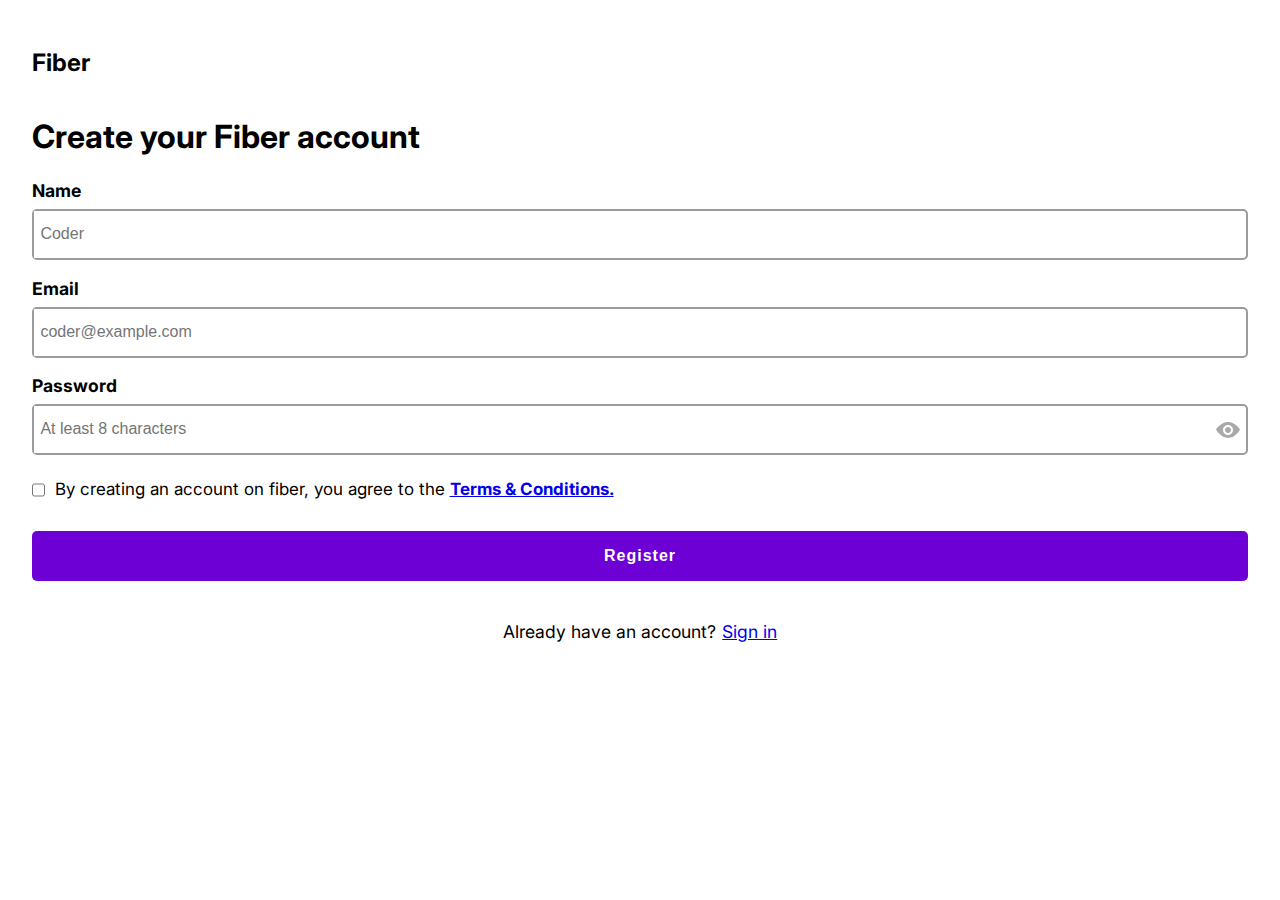
==== signin.html @ aa427da1 "register page" ====
<!DOCTYPE html>
<html lang="en">

<head>
    <meta charset="UTF-8">
    <meta http-equiv="X-UA-Compatible" content="IE=edge">
    <meta name="viewport" content="width=device-width, initial-scale=1.0">

    <link rel="stylesheet" href="/css/signin.css">

    <title>Sign In</title>
</head>

<body>
    <div class="register">
        <div class="register-container">
            <h2>Fiber</h2>
            <form action="/index.html" class="form">
                <h1>Create your Fiber account</h1>
                <label for="name">Name</label>
                <div class="name">
                    <input type="text" id="name" name="name" placeholder="Coder">
                </div>

                <label for="email">Email</label>
                <div class="email">
                    <input type="email" id="email" name="email" placeholder="coder@example.com">
                </div>

                <label for="password">Password</label>
                <div class="password">
                    <input type="password" id="password" name="password" placeholder="At least 8 characters">
                    <img src="/Assets/hide password.svg" alt="password">
                </div>

                <div class="terms">
                    <input type="checkbox" id="checkbox">
                    <aside>By creating an account on fiber, you agree to the <a href="#">Terms & Conditions.</a></aside>
                </div>

                <button type="submit">Register</button>
            </form>
            <div class="current-user">
                <aside>Already have an account?</aside>
                <a href="#">Sign in</a>
            </div>
        </div>
    </div>
</body>

</html>
---- css/signin.css ----
@import url('https://fonts.googleapis.com/css2?family=Inter:wght@100;200;300;400;500;600;700;800;900&display=swap');
* {
    padding: 0;
    margin: 0;
    box-sizing: border-box;
}

body {
    font-family: 'Inter', sans-serif;
}

.register {
    padding: 3rem 2rem;
}

.form {
    margin: 2.5rem 0;
}

.form h1 {
    margin-bottom: 1.5rem;
}

.form label {
    display: inline-block;
    margin-bottom: .5rem;
    font-size: 1.1rem;
    font-weight: bold;
}

.form div:nth-child(3), .form div:nth-child(5), .form div:nth-child(7) {
    margin-bottom: 1.1rem;
    padding-right: .4rem;
    width: 100%;
    display: flex;
    justify-content: space-between;
    align-items: center;
    border: 2px solid rgb(156, 154, 154);
    border-radius: 5px;
}

.email input, .name input, .password input {
    border: transparent;
    outline: none;
    padding: 1rem 0 1rem .4rem;
}

.form div input::placeholder {
    font-size: 1rem;
}

.terms {
    margin-top: 1.5rem;
    border: transparent;
    display: flex;
    justify-content: flex-start;
}

.terms input {
    margin-top: .1rem;
    margin-right: .6rem;
}

.terms aside {
    font-size: 1.062rem;
    text-align: justify;
}

.terms a {
    font-weight: bold;
}

.form button {
    margin-top: 2rem;
    width: 100%;
    padding: 1rem 0;
    border: transparent;
    border-radius: 5px;
    background-color: #6d00d5;
    font-weight: bold;
    letter-spacing: 1px;
    font-size: 1rem;
    color: white;
}

.current-user {
    display: flex;
    flex-direction: column;
    align-items: center;
}

.current-user aside {
    font-size: 1.1rem;
    margin-bottom: .5rem;
}

.current-user a {
    font-size: 1.1rem;
}

@media only screen and (min-width:375px) {
    .current-user {
        flex-direction: row;
        justify-content: center;
        align-items: center;
    }
    .current-user aside {
        margin: 0;
    }
    .current-user a {
        display: inline;
        margin-left: .4rem;
    }
}
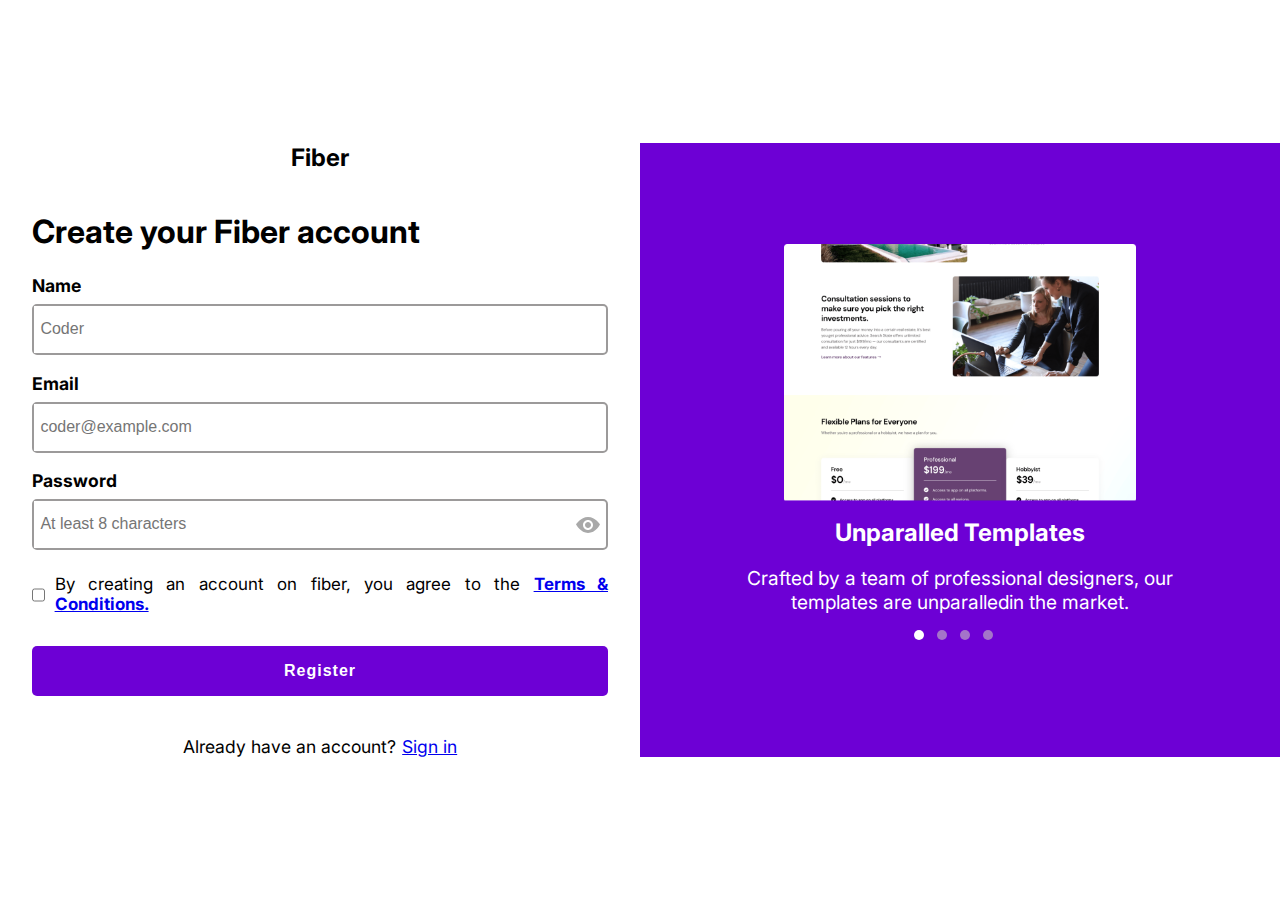
==== commit e85ccd1b: "grids" ====
--- a/signin.html
+++ b/signin.html
@@ -14,36 +14,53 @@
 <body>
     <div class="register">
         <div class="register-container">
-            <h2>Fiber</h2>
-            <form action="/index.html" class="form">
-                <h1>Create your Fiber account</h1>
-                <label for="name">Name</label>
-                <div class="name">
-                    <input type="text" id="name" name="name" placeholder="Coder">
+            <div class="register-img-section">
+                <img src="/Assets/Signup.png" alt="register">
+                <div class="img-text">
+                    <h2>Unparalled Templates</h2>
+                    <p>Crafted by a team of professional designers, our templates are unparalledin the market.</p>
+                    <div class="dots">
+                        <span></span>
+                        <span></span>
+                        <span></span>
+                        <span></span>
+                    </div>
                 </div>
+            </div>
+            <div class="register-inputs">
+                <h2>Fiber</h2>
+                <form action="/index.html" class="form">
+                    <h1>Create your Fiber account</h1>
+                    <label for="name">Name</label>
+                    <div class="name">
+                        <input type="text" id="name" name="name" placeholder="Coder">
+                    </div>
 
-                <label for="email">Email</label>
-                <div class="email">
-                    <input type="email" id="email" name="email" placeholder="coder@example.com">
+                    <label for="email">Email</label>
+                    <div class="email">
+                        <input type="email" id="email" name="email" placeholder="coder@example.com">
+                    </div>
+
+                    <label for="password">Password</label>
+                    <div class="password">
+                        <input type="password" id="password" name="password" placeholder="At least 8 characters">
+                        <img src="/Assets/hide password.svg" alt="password">
+                    </div>
+
+                    <div class="terms">
+                        <input type="checkbox" id="checkbox">
+                        <aside>By creating an account on fiber, you agree to the <a href="#">Terms & Conditions.</a>
+                        </aside>
+                    </div>
+
+                    <button type="submit">Register</button>
+                </form>
+                <div class="current-user">
+                    <aside>Already have an account?</aside>
+                    <a href="#">Sign in</a>
                 </div>
+            </div>
 
-                <label for="password">Password</label>
-                <div class="password">
-                    <input type="password" id="password" name="password" placeholder="At least 8 characters">
-                    <img src="/Assets/hide password.svg" alt="password">
-                </div>
-
-                <div class="terms">
-                    <input type="checkbox" id="checkbox">
-                    <aside>By creating an account on fiber, you agree to the <a href="#">Terms & Conditions.</a></aside>
-                </div>
-
-                <button type="submit">Register</button>
-            </form>
-            <div class="current-user">
-                <aside>Already have an account?</aside>
-                <a href="#">Sign in</a>
-            </div>
         </div>
     </div>
 </body>
--- a/css/signin.css
+++ b/css/signin.css
@@ -11,6 +11,10 @@
 
 .register {
     padding: 3rem 2rem;
+}
+
+.register-img-section {
+    display: none;
 }
 
 .form {
@@ -111,4 +115,89 @@
         display: inline;
         margin-left: .4rem;
     }
+}
+
+@media only screen and (min-width:768px) {
+    .register {
+        background-color: #6d00d5;
+        height: 100vh;
+        display: flex;
+        align-items: center;
+        justify-content: center;
+    }
+    .register-container {
+        background-color: white;
+        padding: 2em;
+        border-radius: 10px;
+    }
+}
+
+@media only screen and (min-width:870px) {
+    .register {
+        width: 100%;
+        height: 100vh;
+        padding: 0;
+        background-color: transparent;
+    }
+    .register-container {
+        width: 100%;
+        display: grid;
+        grid-template-columns: repeat(2, 1fr);
+        grid-template-rows: repeat(1, 1fr);
+        grid-template-areas:"input img";
+        margin: 0;
+        padding: 0;
+        border: none;
+    }
+    .register-img-section {
+        grid-area: img;
+        display: flex;
+        flex-direction: column;
+        align-items: center;
+        justify-content: center;
+        background-color: #6d00d5;
+        padding: 5rem;
+    }
+    .register-img-section img {
+        width: 22em;
+    }
+    .img-text {
+        width: 100%;
+        margin-top: 1em;
+    }
+    .img-text h2 {
+        color: white;
+        text-align: center;
+    }
+    .img-text p {
+        font-size: 1.2rem;
+        text-align: center;
+        margin-top: 1em;
+        color: white;
+    }
+    .dots {
+        margin: 1em 0;
+        width: 100%;
+        display: flex;
+        align-items: center;
+        justify-content: center;
+    }
+    .dots span {
+        width: 10px;
+        height: 10px;
+        border-radius: 50%;
+        background-color: rgba(202, 194, 194, .6);
+        margin-right: .8rem;
+    }
+    .dots span:nth-child(1) {
+        background-color: white;
+    }
+    .register-inputs {
+        grid-area: input;
+        display: flex;
+        flex-direction: column;
+        align-items: center;
+        justify-content: center;
+        padding: 0 2em;
+    }
 }